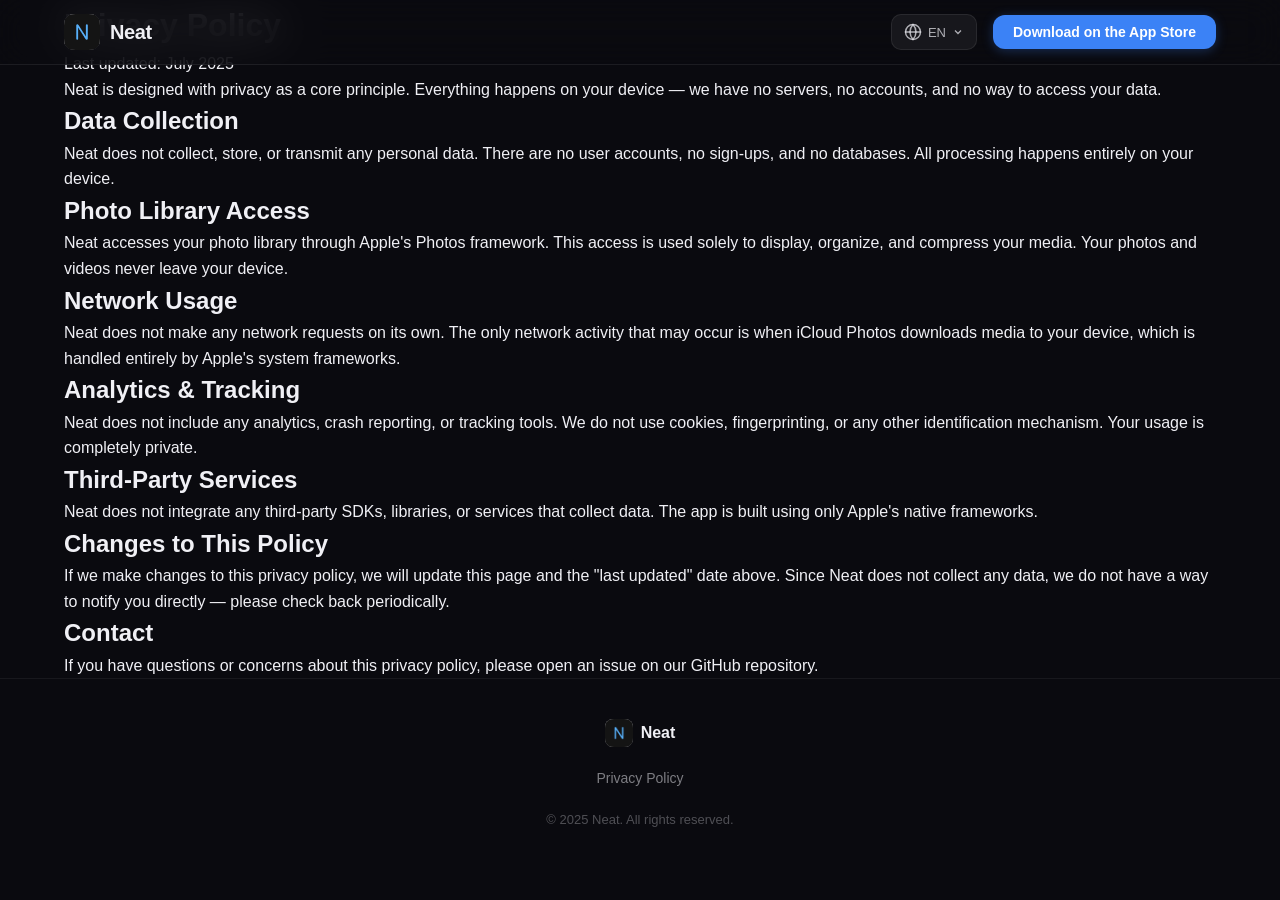
==== privacy.html @ 6a93458d "Initial landing page for Neat iOS app - Dark-themed landing page with hero, 4 feature sections, high" ====
<!DOCTYPE html>
<html lang="en" data-theme="dark">
<head>
  <meta charset="UTF-8">
  <meta name="viewport" content="width=device-width, initial-scale=1.0">
  <title>Privacy Policy — Neat</title>
  <meta name="description" content="Privacy policy for Neat, the iOS app for organizing and compressing your media library.">
  <meta name="theme-color" content="#0a0a0f">
  <link rel="icon" type="image/png" href="images/favicon.png">
  <link rel="apple-touch-icon" href="images/app-icon.png">

  <!-- Open Graph -->
  <meta property="og:title" content="Privacy Policy — Neat">
  <meta property="og:description" content="Privacy policy for Neat, the iOS app for organizing and compressing your media library.">
  <meta property="og:type" content="website">
  <meta property="og:image" content="images/og-image.png">

  <link rel="stylesheet" href="css/style.css">
</head>
<body>

  <!-- Navigation -->
  <nav class="nav" id="nav">
    <div class="nav__container">
      <a href="/" class="nav__brand">
        <img src="images/app-icon.png" alt="Neat app icon" class="nav__icon" width="40" height="40">
        <span class="nav__wordmark">Neat</span>
      </a>
      <div class="nav__actions">
        <div class="lang-selector" id="lang-selector">
          <button class="lang-selector__btn" id="lang-btn" aria-label="Change language" aria-expanded="false">
            <svg width="18" height="18" viewBox="0 0 24 24" fill="none" stroke="currentColor" stroke-width="2" stroke-linecap="round" stroke-linejoin="round"><circle cx="12" cy="12" r="10"/><path d="M2 12h20"/><path d="M12 2a15.3 15.3 0 0 1 4 10 15.3 15.3 0 0 1-4 10 15.3 15.3 0 0 1-4-10A15.3 15.3 0 0 1 12 2z"/></svg>
            <span id="lang-label">EN</span>
            <svg class="lang-selector__chevron" width="12" height="12" viewBox="0 0 24 24" fill="none" stroke="currentColor" stroke-width="2.5"><path d="M6 9l6 6 6-6"/></svg>
          </button>
          <div class="lang-selector__dropdown" id="lang-dropdown" role="listbox" aria-label="Select language"></div>
        </div>
        <a href="#" class="btn btn--primary nav__cta" id="app-store-link" data-i18n="cta.download">Download on the App Store</a>
      </div>
      <button class="nav__hamburger" id="nav-hamburger" aria-label="Toggle menu" aria-expanded="false">
        <span></span><span></span><span></span>
      </button>
    </div>
    <!-- Mobile menu -->
    <div class="nav__mobile-menu" id="mobile-menu">
      <a href="#" class="btn btn--primary" id="app-store-link-mobile" data-i18n="cta.download">Download on the App Store</a>
    </div>
  </nav>

  <!-- Privacy Policy -->
  <main class="privacy">
    <div class="container">
      <header class="privacy__header">
        <h1 data-i18n="privacy.title">Privacy Policy</h1>
        <p class="privacy__updated" data-i18n="privacy.lastUpdated">Last updated: July 2025</p>
        <p class="privacy__intro" data-i18n="privacy.intro">Neat is designed with privacy as a core principle. Everything happens on your device — we have no servers, no accounts, and no way to access your data.</p>
      </header>

      <section class="privacy__section">
        <h2 data-i18n="privacy.section1.title">Data Collection</h2>
        <p data-i18n="privacy.section1.content">Neat does not collect, store, or transmit any personal data. There are no user accounts, no sign-ups, and no databases. All processing happens entirely on your device.</p>
      </section>

      <section class="privacy__section">
        <h2 data-i18n="privacy.section2.title">Photo Library Access</h2>
        <p data-i18n="privacy.section2.content">Neat accesses your photo library through Apple's Photos framework. This access is used solely to display, organize, and compress your media. Your photos and videos never leave your device.</p>
      </section>

      <section class="privacy__section">
        <h2 data-i18n="privacy.section3.title">Network Usage</h2>
        <p data-i18n="privacy.section3.content">Neat does not make any network requests on its own. The only network activity that may occur is when iCloud Photos downloads media to your device, which is handled entirely by Apple's system frameworks.</p>
      </section>

      <section class="privacy__section">
        <h2 data-i18n="privacy.section4.title">Analytics &amp; Tracking</h2>
        <p data-i18n="privacy.section4.content">Neat does not include any analytics, crash reporting, or tracking tools. We do not use cookies, fingerprinting, or any other identification mechanism. Your usage is completely private.</p>
      </section>

      <section class="privacy__section">
        <h2 data-i18n="privacy.section5.title">Third-Party Services</h2>
        <p data-i18n="privacy.section5.content">Neat does not integrate any third-party SDKs, libraries, or services that collect data. The app is built using only Apple's native frameworks.</p>
      </section>

      <section class="privacy__section">
        <h2 data-i18n="privacy.section6.title">Changes to This Policy</h2>
        <p data-i18n="privacy.section6.content">If we make changes to this privacy policy, we will update this page and the "last updated" date above. Since Neat does not collect any data, we do not have a way to notify you directly — please check back periodically.</p>
      </section>

      <section class="privacy__section">
        <h2 data-i18n="privacy.section7.title">Contact</h2>
        <p data-i18n="privacy.section7.content">If you have questions or concerns about this privacy policy, please open an issue on our GitHub repository.</p>
      </section>
    </div>
  </main>

  <!-- Footer -->
  <footer class="footer">
    <div class="container">
      <div class="footer__content">
        <div class="footer__brand">
          <img src="images/app-icon.png" alt="Neat" class="footer__icon" width="32" height="32">
          <span class="footer__wordmark">Neat</span>
        </div>
        <div class="footer__links">
          <a href="privacy.html" data-i18n="footer.privacy">Privacy Policy</a>
        </div>
        <p class="footer__copyright" data-i18n="footer.copyright">© 2025 Neat. All rights reserved.</p>
      </div>
    </div>
  </footer>

  <script src="js/i18n.js"></script>
  <script src="js/main.js"></script>
</body>
</html>
---- css/style.css ----
/* ==========================================================================
   Neat — Landing Page Stylesheet
   Dark theme · Mobile-first · Production-ready
   ========================================================================== */

/* ---------- Reset & Base ---------- */
*,
*::before,
*::after {
  margin: 0;
  padding: 0;
  box-sizing: border-box;
}

html {
  scroll-behavior: smooth;
  -webkit-text-size-adjust: 100%;
}

body {
  font-family: -apple-system, BlinkMacSystemFont, 'SF Pro Display', 'SF Pro Text',
    'Helvetica Neue', Helvetica, Arial, system-ui, sans-serif;
  font-size: 16px;
  line-height: 1.6;
  color: #f0f0f5;
  background-color: #0a0a0f;
  -webkit-font-smoothing: antialiased;
  -moz-osx-font-smoothing: grayscale;
  overflow-x: hidden;
}

img {
  display: block;
  max-width: 100%;
  height: auto;
}

a {
  color: #3b82f6;
  text-decoration: none;
  transition: color 0.2s ease;
}

a:hover {
  color: #60a5fa;
}

ul {
  list-style: none;
}

/* ---------- Utility ---------- */
.container {
  width: 100%;
  max-width: 1200px;
  margin: 0 auto;
  padding: 0 24px;
}

/* ---------- Buttons ---------- */
.btn {
  display: inline-flex;
  align-items: center;
  justify-content: center;
  gap: 8px;
  padding: 12px 24px;
  font-size: 0.9375rem;
  font-weight: 600;
  line-height: 1;
  border: none;
  border-radius: 12px;
  cursor: pointer;
  transition: all 0.25s ease;
  white-space: nowrap;
  text-decoration: none;
  font-family: inherit;
}

.btn--primary {
  background: #3b82f6;
  color: #fff;
  box-shadow: 0 2px 12px rgba(59, 130, 246, 0.3);
}

.btn--primary:hover {
  background: #2563eb;
  color: #fff;
  box-shadow: 0 4px 20px rgba(59, 130, 246, 0.45);
  transform: translateY(-1px);
}

.btn--primary:active {
  transform: translateY(0);
  box-shadow: 0 1px 6px rgba(59, 130, 246, 0.25);
}

.btn--ghost {
  background: transparent;
  color: #f0f0f5;
  border: 1px solid rgba(255, 255, 255, 0.15);
}

.btn--ghost:hover {
  background: rgba(255, 255, 255, 0.06);
  color: #fff;
  border-color: rgba(255, 255, 255, 0.25);
}

.btn--lg {
  padding: 16px 32px;
  font-size: 1rem;
  border-radius: 14px;
}

/* ---------- Navigation ---------- */
.nav {
  position: fixed;
  top: 0;
  left: 0;
  right: 0;
  z-index: 1000;
  background: rgba(10, 10, 15, 0.8);
  backdrop-filter: blur(20px);
  -webkit-backdrop-filter: blur(20px);
  border-bottom: 1px solid rgba(255, 255, 255, 0.08);
}

.nav__container {
  display: flex;
  align-items: center;
  justify-content: space-between;
  max-width: 1200px;
  margin: 0 auto;
  padding: 0 24px;
  height: 64px;
}

.nav__brand {
  display: flex;
  align-items: center;
  gap: 10px;
  text-decoration: none;
  color: #f0f0f5;
  flex-shrink: 0;
}

.nav__icon {
  width: 36px;
  height: 36px;
  border-radius: 10px;
}

.nav__wordmark {
  font-size: 1.25rem;
  font-weight: 700;
  letter-spacing: -0.02em;
}

.nav__actions {
  display: none;
  align-items: center;
  gap: 16px;
}

.nav__cta {
  padding: 10px 20px;
  font-size: 0.875rem;
}

/* Hamburger */
.nav__hamburger {
  display: flex;
  flex-direction: column;
  justify-content: center;
  gap: 5px;
  width: 36px;
  height: 36px;
  background: none;
  border: none;
  cursor: pointer;
  padding: 6px;
}

.nav__hamburger span {
  display: block;
  width: 100%;
  height: 2px;
  background: #f0f0f5;
  border-radius: 2px;
  transition: all 0.3s ease;
  transform-origin: center;
}

.nav__hamburger[aria-expanded="true"] span:nth-child(1) {
  transform: translateY(7px) rotate(45deg);
}

.nav__hamburger[aria-expanded="true"] span:nth-child(2) {
  opacity: 0;
}

.nav__hamburger[aria-expanded="true"] span:nth-child(3) {
  transform: translateY(-7px) rotate(-45deg);
}

/* Mobile menu */
.nav__mobile-menu {
  display: none;
  flex-direction: column;
  align-items: center;
  gap: 16px;
  padding: 24px;
  border-top: 1px solid rgba(255, 255, 255, 0.08);
  background: rgba(10, 10, 15, 0.95);
  backdrop-filter: blur(20px);
  -webkit-backdrop-filter: blur(20px);
}

.nav__mobile-menu.is-open {
  display: flex;
}

.nav__mobile-menu .btn {
  width: 100%;
  justify-content: center;
}

/* ---------- Language Selector ---------- */
.lang-selector {
  position: relative;
}

.lang-selector__btn {
  display: inline-flex;
  align-items: center;
  gap: 6px;
  padding: 8px 12px;
  font-size: 0.8125rem;
  font-weight: 500;
  font-family: inherit;
  color: rgba(240, 240, 245, 0.7);
  background: rgba(255, 255, 255, 0.06);
  border: 1px solid rgba(255, 255, 255, 0.08);
  border-radius: 10px;
  cursor: pointer;
  transition: all 0.2s ease;
  white-space: nowrap;
}

.lang-selector__btn:hover {
  color: #f0f0f5;
  background: rgba(255, 255, 255, 0.1);
  border-color: rgba(255, 255, 255, 0.15);
}

.lang-selector__btn svg {
  flex-shrink: 0;
}

.lang-selector__chevron {
  transition: transform 0.2s ease;
}

.lang-selector__btn[aria-expanded="true"] .lang-selector__chevron {
  transform: rotate(180deg);
}

.lang-selector__dropdown {
  display: none;
  position: absolute;
  top: calc(100% + 8px);
  right: 0;
  min-width: 160px;
  max-height: 320px;
  overflow-y: auto;
  background: #1a1a2e;
  border: 1px solid rgba(255, 255, 255, 0.1);
  border-radius: 12px;
  padding: 6px;
  box-shadow: 0 8px 32px rgba(0, 0, 0, 0.5);
  z-index: 100;
}

.lang-selector__dropdown.is-open {
  display: block;
}

.lang-selector__dropdown [role="option"] {
  display: block;
  width: 100%;
  padding: 10px 14px;
  font-size: 0.875rem;
  color: rgba(240, 240, 245, 0.75);
  background: none;
  border: none;
  border-radius: 8px;
  cursor: pointer;
  text-align: left;
  transition: all 0.15s ease;
  font-family: inherit;
}

.lang-selector__dropdown [role="option"]:hover {
  color: #f0f0f5;
  background: rgba(255, 255, 255, 0.08);
}

.lang-selector__dropdown [role="option"][aria-selected="true"] {
  color: #3b82f6;
  font-weight: 600;
}

/* Dropdown scrollbar */
.lang-selector__dropdown::-webkit-scrollbar {
  width: 6px;
}

.lang-selector__dropdown::-webkit-scrollbar-track {
  background: transparent;
}

.lang-selector__dropdown::-webkit-scrollbar-thumb {
  background: rgba(255, 255, 255, 0.12);
  border-radius: 3px;
}

/* ---------- Hero ---------- */
.hero {
  display: flex;
  align-items: center;
  min-height: 100vh;
  min-height: 100dvh;
  padding-top: 64px;
}

.hero__content {
  display: grid;
  grid-template-columns: 1fr;
  gap: 48px;
  align-items: center;
  padding: 60px 0 40px;
}

.hero__text {
  text-align: center;
}

.hero__title {
  font-size: clamp(2.25rem, 6vw, 3.75rem);
  font-weight: 800;
  line-height: 1.1;
  letter-spacing: -0.03em;
  margin-bottom: 20px;
  background: linear-gradient(135deg, #f0f0f5 0%, rgba(240, 240, 245, 0.7) 100%);
  -webkit-background-clip: text;
  background-clip: text;
  -webkit-text-fill-color: transparent;
}

.hero__subtitle {
  font-size: clamp(1rem, 2.5vw, 1.25rem);
  line-height: 1.65;
  color: rgba(240, 240, 245, 0.6);
  max-width: 520px;
  margin: 0 auto 32px;
}

.hero__actions {
  display: flex;
  flex-wrap: wrap;
  gap: 12px;
  justify-content: center;
  margin-bottom: 20px;
}

.hero__note {
  font-size: 0.8125rem;
  color: rgba(240, 240, 245, 0.4);
  letter-spacing: 0.02em;
}

/* Phone mockup */
.hero__visual {
  display: flex;
  justify-content: center;
}

.hero__phone-mockup {
  position: relative;
  width: 260px;
  max-width: 100%;
}

.hero__screenshot-placeholder,
.feature__screenshot-slot {
  position: relative;
  width: 100%;
  aspect-ratio: 9 / 19;
  background: #141420;
  border: 1px solid rgba(255, 255, 255, 0.08);
  border-radius: 32px;
  overflow: hidden;
  display: flex;
  flex-direction: column;
  align-items: center;
  justify-content: center;
  gap: 12px;
}

.hero__screenshot-placeholder::before,
.feature__screenshot-slot::before {
  content: '';
  position: absolute;
  inset: 0;
  border-radius: inherit;
  background: linear-gradient(
    160deg,
    rgba(59, 130, 246, 0.06) 0%,
    transparent 50%,
    rgba(139, 92, 246, 0.04) 100%
  );
  pointer-events: none;
}

.placeholder-icon {
  color: rgba(240, 240, 245, 0.2);
}

.placeholder-text {
  font-size: 0.75rem;
  color: rgba(240, 240, 245, 0.2);
  font-weight: 500;
  letter-spacing: 0.03em;
}

/* ---------- Features ---------- */
.features {
  padding: 40px 0;
}

.feature {
  padding: 80px 0;
}

.feature__grid {
  display: grid;
  grid-template-columns: 1fr;
  gap: 48px;
  align-items: center;
}

.feature__visual {
  display: flex;
  justify-content: center;
}

.feature__screenshot-slot {
  width: 240px;
  max-width: 100%;
}

.feature__content {
  text-align: center;
}

.feature__icon {
  display: inline-flex;
  align-items: center;
  justify-content: center;
  width: 56px;
  height: 56px;
  border-radius: 16px;
  margin-bottom: 20px;
}

.feature__icon--blue {
  background: rgba(59, 130, 246, 0.12);
  color: #3b82f6;
}

.feature__icon--orange {
  background: rgba(245, 158, 11, 0.12);
  color: #f59e0b;
}

.feature__icon--purple {
  background: rgba(139, 92, 246, 0.12);
  color: #8b5cf6;
}

.feature__icon--green {
  background: rgba(34, 197, 94, 0.12);
  color: #22c55e;
}

.feature__title {
  font-size: clamp(1.5rem, 3.5vw, 2.25rem);
  font-weight: 750;
  letter-spacing: -0.025em;
  line-height: 1.15;
  margin-bottom: 16px;
}

.feature__description {
  font-size: 1.0625rem;
  line-height: 1.7;
  color: rgba(240, 240, 245, 0.6);
  margin-bottom: 28px;
  max-width: 480px;
  margin-left: auto;
  margin-right: auto;
}

.feature__list {
  display: flex;
  flex-direction: column;
  gap: 14px;
  text-align: left;
  max-width: 420px;
  margin: 0 auto;
}

.feature__list li {
  position: relative;
  padding-left: 30px;
  font-size: 0.9375rem;
  line-height: 1.5;
  color: rgba(240, 240, 245, 0.75);
}

.feature__list li::before {
  content: '';
  position: absolute;
  left: 0;
  top: 3px;
  width: 18px;
  height: 18px;
  border-radius: 50%;
  background: rgba(59, 130, 246, 0.12);
  background-image: url("data:image/svg+xml,%3Csvg width='12' height='12' viewBox='0 0 24 24' fill='none' stroke='%233b82f6' stroke-width='3' stroke-linecap='round' stroke-linejoin='round' xmlns='http://www.w3.org/2000/svg'%3E%3Cpolyline points='20 6 9 17 4 12'/%3E%3C/svg%3E");
  background-repeat: no-repeat;
  background-position: center;
  background-size: 11px;
}

/* ---------- Highlights ---------- */
.highlights {
  padding: 100px 0;
}

.highlights__title {
  text-align: center;
  font-size: clamp(1.75rem, 4vw, 2.5rem);
  font-weight: 750;
  letter-spacing: -0.025em;
  margin-bottom: 56px;
}

.highlights__grid {
  display: grid;
  grid-template-columns: 1fr;
  gap: 20px;
}

.highlight-card {
  padding: 32px 28px;
  background: #141420;
  border: 1px solid rgba(255, 255, 255, 0.08);
  border-radius: 20px;
  transition: transform 0.3s ease, box-shadow 0.3s ease, border-color 0.3s ease;
}

.highlight-card:hover {
  transform: translateY(-4px);
  box-shadow: 0 12px 40px rgba(0, 0, 0, 0.35);
  border-color: rgba(255, 255, 255, 0.12);
}

.highlight-card__icon {
  display: flex;
  align-items: center;
  justify-content: center;
  width: 48px;
  height: 48px;
  border-radius: 14px;
  background: rgba(59, 130, 246, 0.1);
  color: #3b82f6;
  margin-bottom: 20px;
}

.highlight-card h3 {
  font-size: 1.125rem;
  font-weight: 650;
  margin-bottom: 10px;
  letter-spacing: -0.01em;
}

.highlight-card p {
  font-size: 0.9375rem;
  line-height: 1.65;
  color: rgba(240, 240, 245, 0.55);
}

/* ---------- CTA Banner ---------- */
.cta-banner {
  padding: 100px 0;
  position: relative;
  overflow: hidden;
}

.cta-banner::before {
  content: '';
  position: absolute;
  inset: 0;
  background: radial-gradient(
    ellipse 70% 50% at 50% 50%,
    rgba(59, 130, 246, 0.08) 0%,
    transparent 70%
  );
  pointer-events: none;
}

.cta-banner__content {
  position: relative;
  text-align: center;
  max-width: 560px;
  margin: 0 auto;
  padding: 56px 32px;
  background: #141420;
  border: 1px solid rgba(255, 255, 255, 0.08);
  border-radius: 28px;
}

.cta-banner__content::before {
  content: '';
  position: absolute;
  inset: -1px;
  border-radius: inherit;
  background: linear-gradient(
    135deg,
    rgba(59, 130, 246, 0.15) 0%,
    transparent 50%,
    rgba(139, 92, 246, 0.1) 100%
  );
  z-index: -1;
  mask: linear-gradient(#fff 0 0) content-box, linear-gradient(#fff 0 0);
  -webkit-mask: linear-gradient(#fff 0 0) content-box, linear-gradient(#fff 0 0);
  mask-composite: exclude;
  -webkit-mask-composite: xor;
  padding: 1px;
}

.cta-banner__content h2 {
  font-size: clamp(1.5rem, 3.5vw, 2rem);
  font-weight: 750;
  letter-spacing: -0.025em;
  margin-bottom: 14px;
}

.cta-banner__content p {
  font-size: 1.0625rem;
  line-height: 1.65;
  color: rgba(240, 240, 245, 0.55);
  margin-bottom: 32px;
}

/* ---------- Footer ---------- */
.footer {
  padding: 40px 0;
  border-top: 1px solid rgba(255, 255, 255, 0.06);
}

.footer__content {
  display: flex;
  flex-direction: column;
  align-items: center;
  gap: 20px;
  text-align: center;
}

.footer__brand {
  display: flex;
  align-items: center;
  gap: 8px;
}

.footer__icon {
  width: 28px;
  height: 28px;
  border-radius: 8px;
}

.footer__wordmark {
  font-size: 1rem;
  font-weight: 700;
  color: #f0f0f5;
}

.footer__links {
  display: flex;
  gap: 24px;
}

.footer__links a {
  font-size: 0.875rem;
  color: rgba(240, 240, 245, 0.5);
  transition: color 0.2s ease;
}

.footer__links a:hover {
  color: #f0f0f5;
}

.footer__copyright {
  font-size: 0.8125rem;
  color: rgba(240, 240, 245, 0.3);
}

/* ---------- Animations ---------- */
.fade-in {
  opacity: 0;
  transform: translateY(20px);
  transition: opacity 0.7s ease, transform 0.7s ease;
}

.fade-in--visible {
  opacity: 1;
  transform: translateY(0);
}

@media (prefers-reduced-motion: reduce) {
  html {
    scroll-behavior: auto;
  }

  .fade-in {
    opacity: 1;
    transform: none;
    transition: none;
  }

  .btn,
  .highlight-card,
  .lang-selector__btn,
  .lang-selector__chevron,
  .nav__hamburger span {
    transition: none;
  }
}

/* ==========================================================================
   Responsive — Tablet  (≥ 768px)
   ========================================================================== */
@media (min-width: 768px) {
  .hero__content {
    grid-template-columns: 1fr 1fr;
    gap: 40px;
    padding: 80px 0 60px;
  }

  .hero__text {
    text-align: left;
  }

  .hero__subtitle {
    margin-left: 0;
  }

  .hero__actions {
    justify-content: flex-start;
  }

  .hero__phone-mockup {
    width: 240px;
  }

  /* Features */
  .feature__grid {
    grid-template-columns: 1fr 1fr;
    gap: 56px;
  }

  .feature__content {
    text-align: left;
  }

  .feature__description {
    margin-left: 0;
    margin-right: 0;
  }

  .feature__list {
    margin: 0;
  }

  .feature--reverse .feature__grid {
    direction: rtl;
  }

  .feature--reverse .feature__grid > * {
    direction: ltr;
  }

  /* Highlights */
  .highlights__grid {
    grid-template-columns: repeat(3, 1fr);
    gap: 20px;
  }
}

/* ==========================================================================
   Responsive — Desktop  (≥ 1024px)
   ========================================================================== */
@media (min-width: 1024px) {
  .nav__actions {
    display: flex;
  }

  .nav__hamburger {
    display: none;
  }

  .nav__mobile-menu {
    display: none !important;
  }

  /* Hero */
  .hero__content {
    gap: 64px;
    padding: 0;
  }

  .hero__phone-mockup {
    width: 280px;
  }

  /* Features */
  .feature {
    padding: 100px 0;
  }

  .feature__grid {
    gap: 80px;
  }

  .feature__screenshot-slot {
    width: 260px;
  }
}
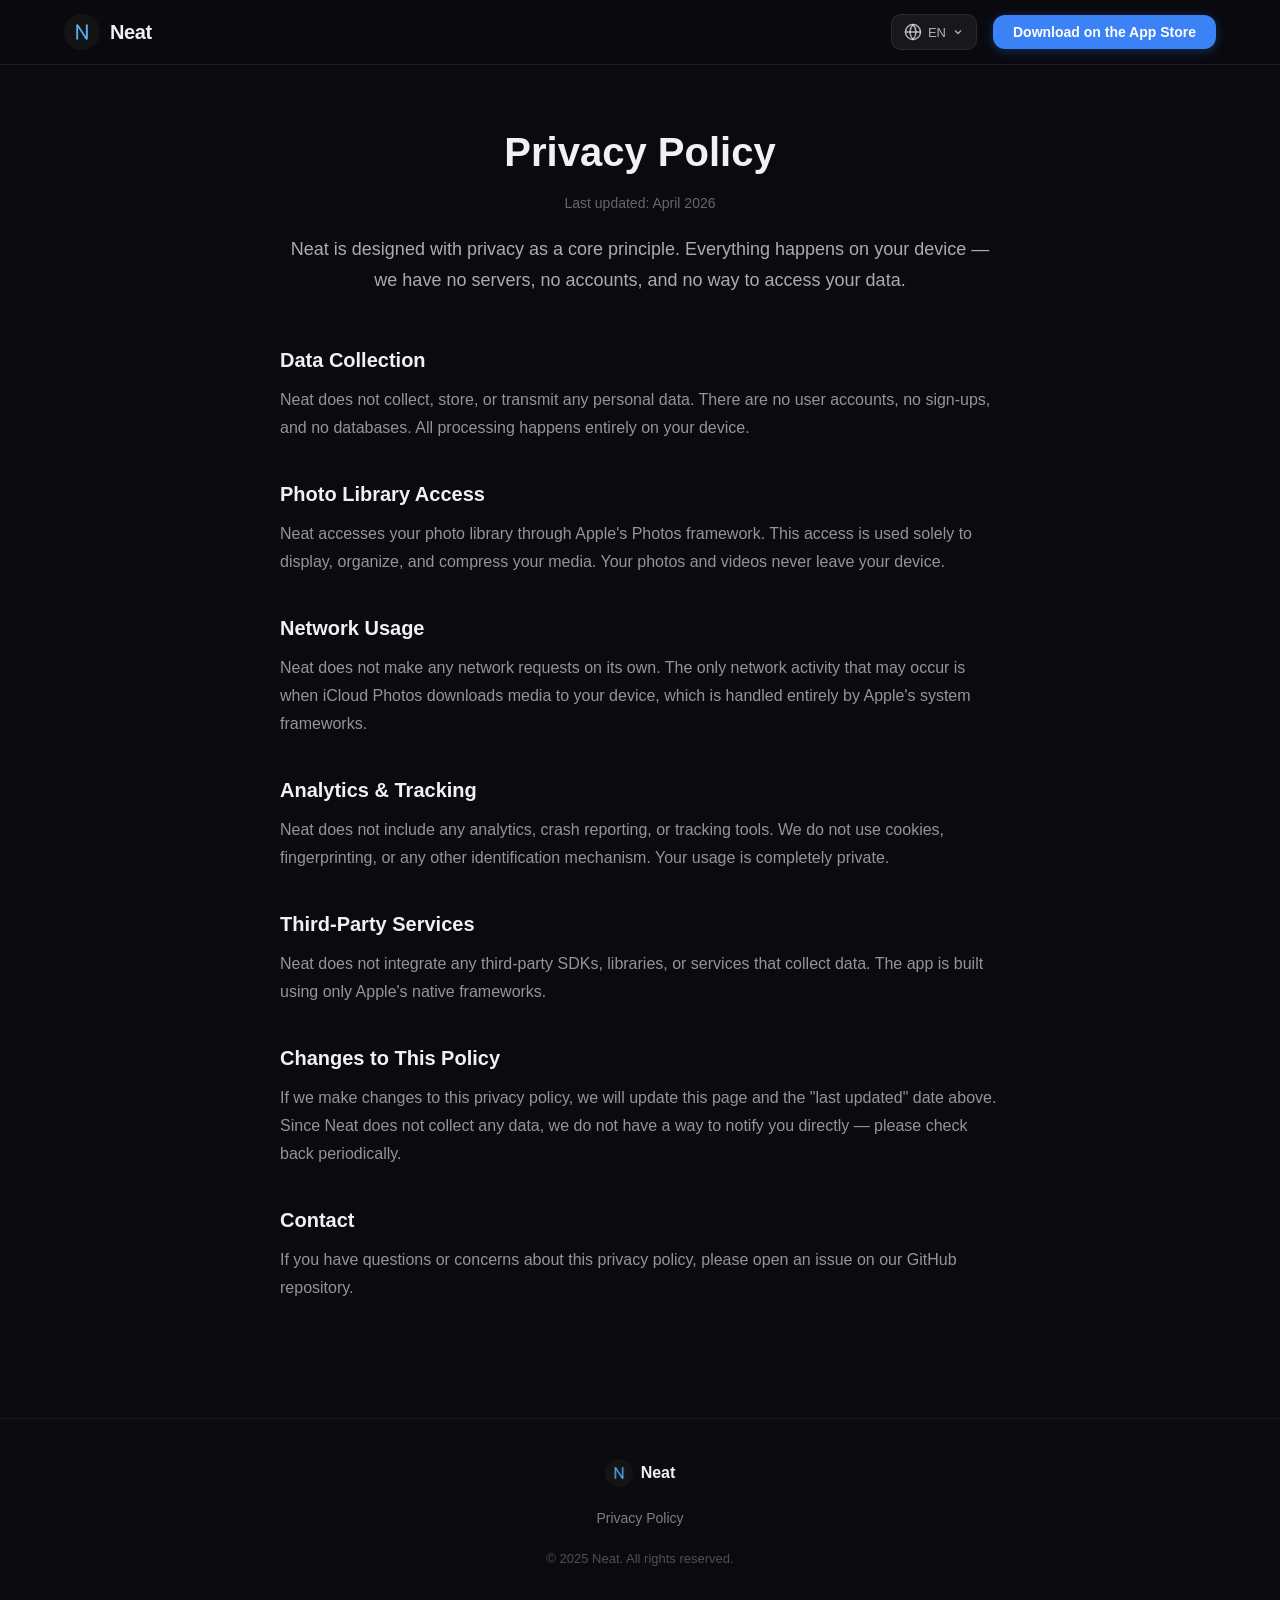
==== commit de13a14e: "Update last updated date in privacy policy to April 2026" ====
--- a/privacy.html
+++ b/privacy.html
@@ -52,7 +52,7 @@
     <div class="container">
       <header class="privacy__header">
         <h1 data-i18n="privacy.title">Privacy Policy</h1>
-        <p class="privacy__updated" data-i18n="privacy.lastUpdated">Last updated: July 2025</p>
+        <p class="privacy__updated" data-i18n="privacy.lastUpdated">Last updated: April 2026</p>
         <p class="privacy__intro" data-i18n="privacy.intro">Neat is designed with privacy as a core principle. Everything happens on your device — we have no servers, no accounts, and no way to access your data.</p>
       </header>
 
--- a/css/style.css
+++ b/css/style.css
@@ -147,7 +147,9 @@
 .nav__icon {
   width: 36px;
   height: 36px;
-  border-radius: 10px;
+  border-radius: 50%;
+  overflow: hidden;
+  display: block;
 }
 
 .nav__wordmark {
@@ -687,7 +689,9 @@
 .footer__icon {
   width: 28px;
   height: 28px;
-  border-radius: 8px;
+  border-radius: 50%;
+  overflow: hidden;
+  display: block;
 }
 
 .footer__wordmark {
@@ -714,6 +718,56 @@
 .footer__copyright {
   font-size: 0.8125rem;
   color: rgba(240, 240, 245, 0.3);
+}
+
+/* ---------- Privacy Page ---------- */
+.privacy {
+  padding-top: 120px;
+  padding-bottom: 80px;
+  min-height: calc(100vh - 120px);
+}
+
+.privacy__header {
+  max-width: 720px;
+  margin: 0 auto 48px;
+  text-align: center;
+}
+
+.privacy__header h1 {
+  font-size: 2.5rem;
+  font-weight: 700;
+  color: #f0f0f5;
+  margin-bottom: 8px;
+}
+
+.privacy__updated {
+  font-size: 0.875rem;
+  color: rgba(240, 240, 245, 0.4);
+  margin-bottom: 20px;
+}
+
+.privacy__intro {
+  font-size: 1.125rem;
+  color: rgba(240, 240, 245, 0.7);
+  line-height: 1.7;
+}
+
+.privacy__section {
+  max-width: 720px;
+  margin: 0 auto 36px;
+}
+
+.privacy__section h2 {
+  font-size: 1.25rem;
+  font-weight: 600;
+  color: #f0f0f5;
+  margin-bottom: 10px;
+}
+
+.privacy__section p {
+  font-size: 1rem;
+  color: rgba(240, 240, 245, 0.6);
+  line-height: 1.75;
 }
 
 /* ---------- Animations ---------- */
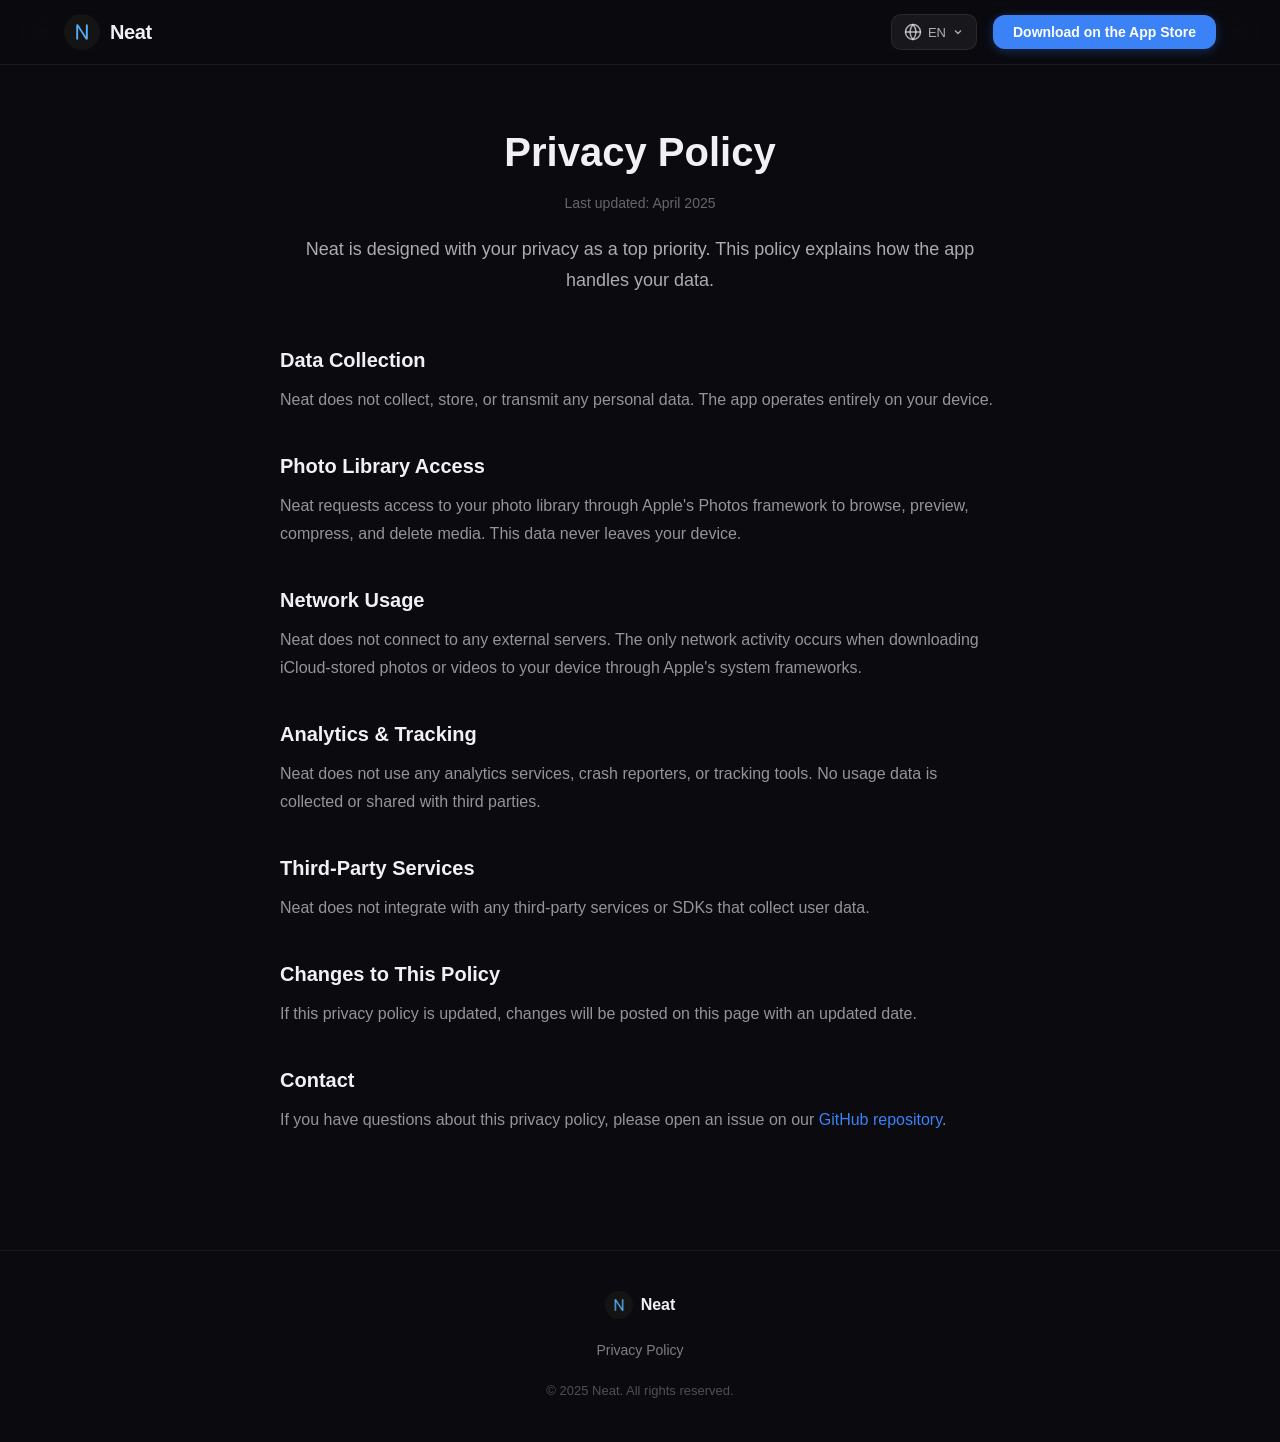
==== commit 59949cfc: "Update privacy policy contact text to include GitHub issue link and enhance HTML handling for transl" ====
--- a/privacy.html
+++ b/privacy.html
@@ -88,7 +88,7 @@
 
       <section class="privacy__section">
         <h2 data-i18n="privacy.section7.title">Contact</h2>
-        <p data-i18n="privacy.section7.content">If you have questions or concerns about this privacy policy, please open an issue on our GitHub repository.</p>
+        <p data-i18n-html="privacy.section7.content">If you have questions about this privacy policy, please open an issue on our <a href="https://github.com/Neat-Media-Library/neat-media-library.github.io/issues">GitHub repository</a>.</p>
       </section>
     </div>
   </main>
--- a/css/style.css
+++ b/css/style.css
@@ -283,7 +283,7 @@
   z-index: 100;
 }
 
-.lang-selector__dropdown.is-open {
+.lang-selector__dropdown.lang-selector__dropdown--open {
   display: block;
 }
 
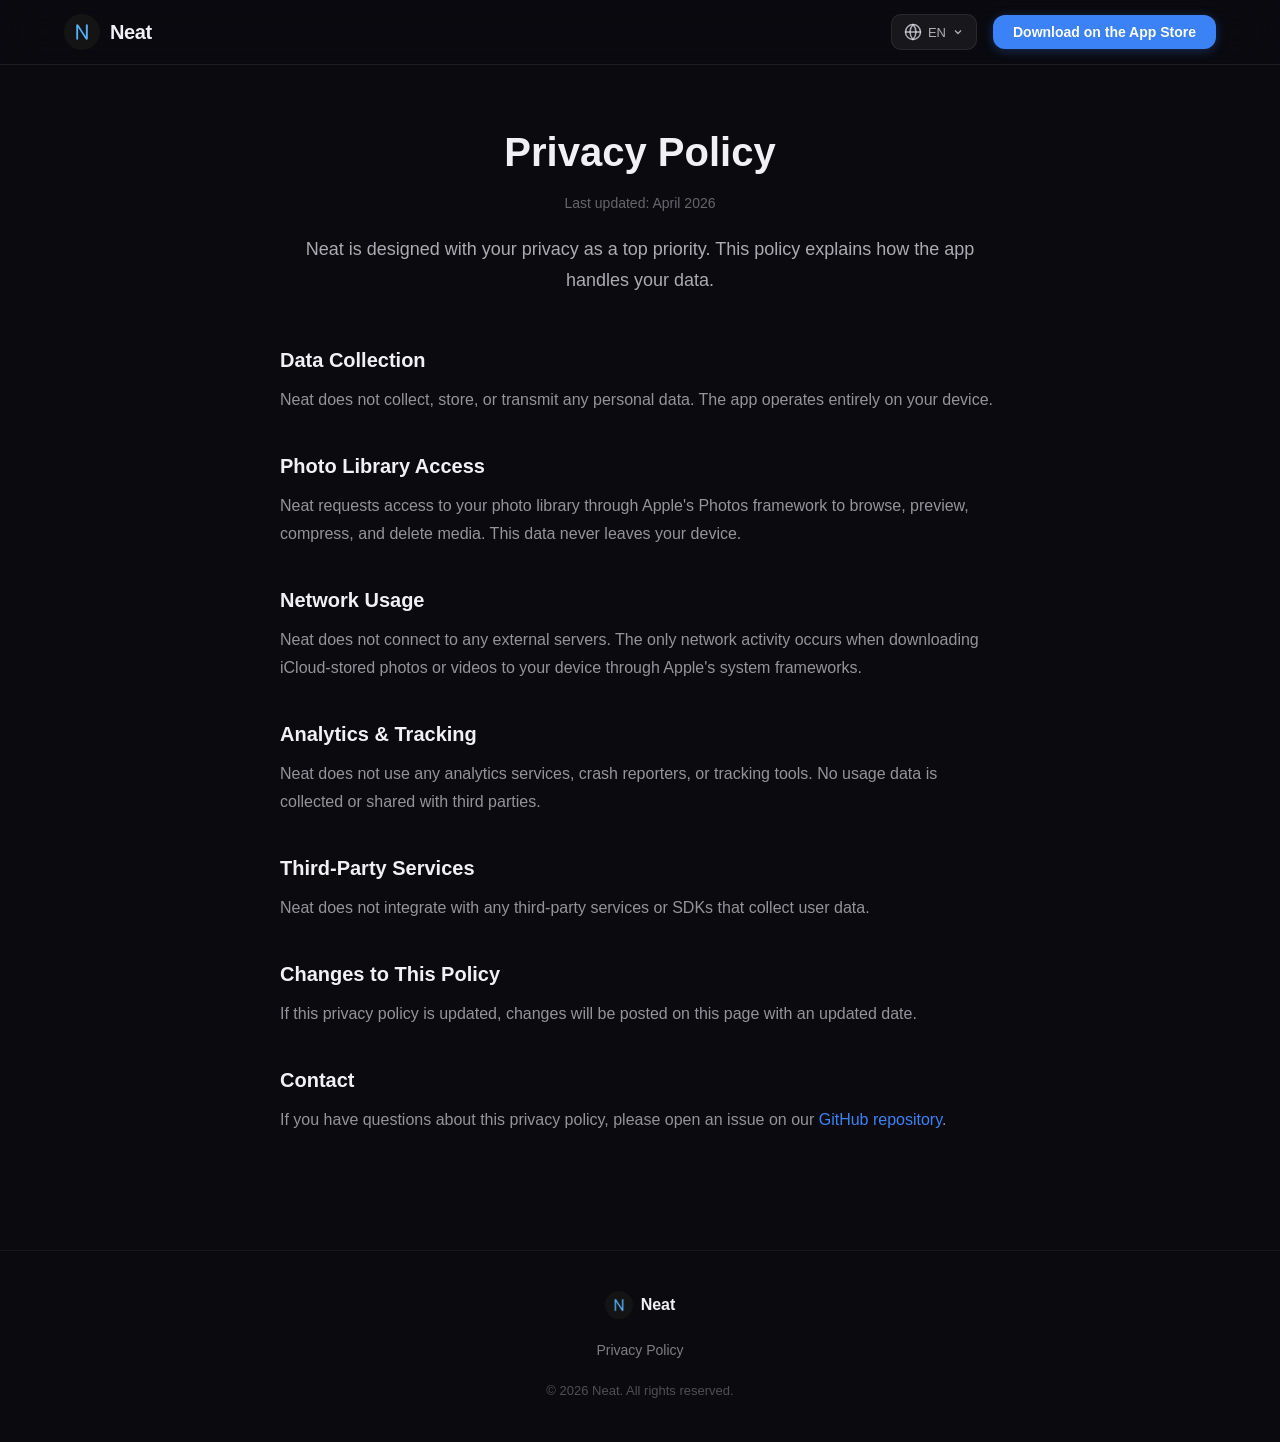
==== commit 3bb30e9e: "Update copyright and last updated dates in privacy policy and localization files to 2026; add hero m" ====
--- a/privacy.html
+++ b/privacy.html
@@ -104,7 +104,7 @@
         <div class="footer__links">
           <a href="privacy.html" data-i18n="footer.privacy">Privacy Policy</a>
         </div>
-        <p class="footer__copyright" data-i18n="footer.copyright">© 2025 Neat. All rights reserved.</p>
+        <p class="footer__copyright" data-i18n="footer.copyright">© 2026 Neat. All rights reserved.</p>
       </div>
     </div>
   </footer>
--- a/css/style.css
+++ b/css/style.css
@@ -393,6 +393,7 @@
   max-width: 100%;
 }
 
+.hero__monogram,
 .hero__screenshot-placeholder,
 .feature__screenshot-slot {
   position: relative;
@@ -407,6 +408,24 @@
   align-items: center;
   justify-content: center;
   gap: 12px;
+}
+
+.hero__monogram {
+  background:
+    radial-gradient(circle at 50% 28%, rgba(255, 255, 255, 0.08), transparent 32%),
+    linear-gradient(180deg, #232327 0%, #17171b 100%);
+  box-shadow:
+    0 28px 60px rgba(0, 0, 0, 0.45),
+    inset 0 1px 0 rgba(255, 255, 255, 0.05);
+}
+
+.hero__monogram::after {
+  content: '';
+  position: absolute;
+  inset: 18px;
+  border-radius: 24px;
+  border: 1px solid rgba(255, 255, 255, 0.04);
+  pointer-events: none;
 }
 
 .hero__screenshot-placeholder::before,
@@ -424,6 +443,20 @@
   pointer-events: none;
 }
 
+.hero__monogram-letter {
+  position: relative;
+  z-index: 1;
+  font-size: clamp(9rem, 22vw, 12.5rem);
+  line-height: 0.8;
+  font-weight: 300;
+  letter-spacing: -0.1em;
+  color: #56a9ff;
+  text-shadow:
+    0 0 18px rgba(86, 169, 255, 0.18),
+    0 10px 36px rgba(33, 110, 196, 0.22);
+  transform: translateX(-0.02em);
+}
+
 .placeholder-icon {
   color: rgba(240, 240, 245, 0.2);
 }
@@ -459,6 +492,13 @@
 .feature__screenshot-slot {
   width: 240px;
   max-width: 100%;
+}
+
+.feature__screenshot-image {
+  width: 100%;
+  height: 100%;
+  object-fit: cover;
+  display: block;
 }
 
 .feature__content {
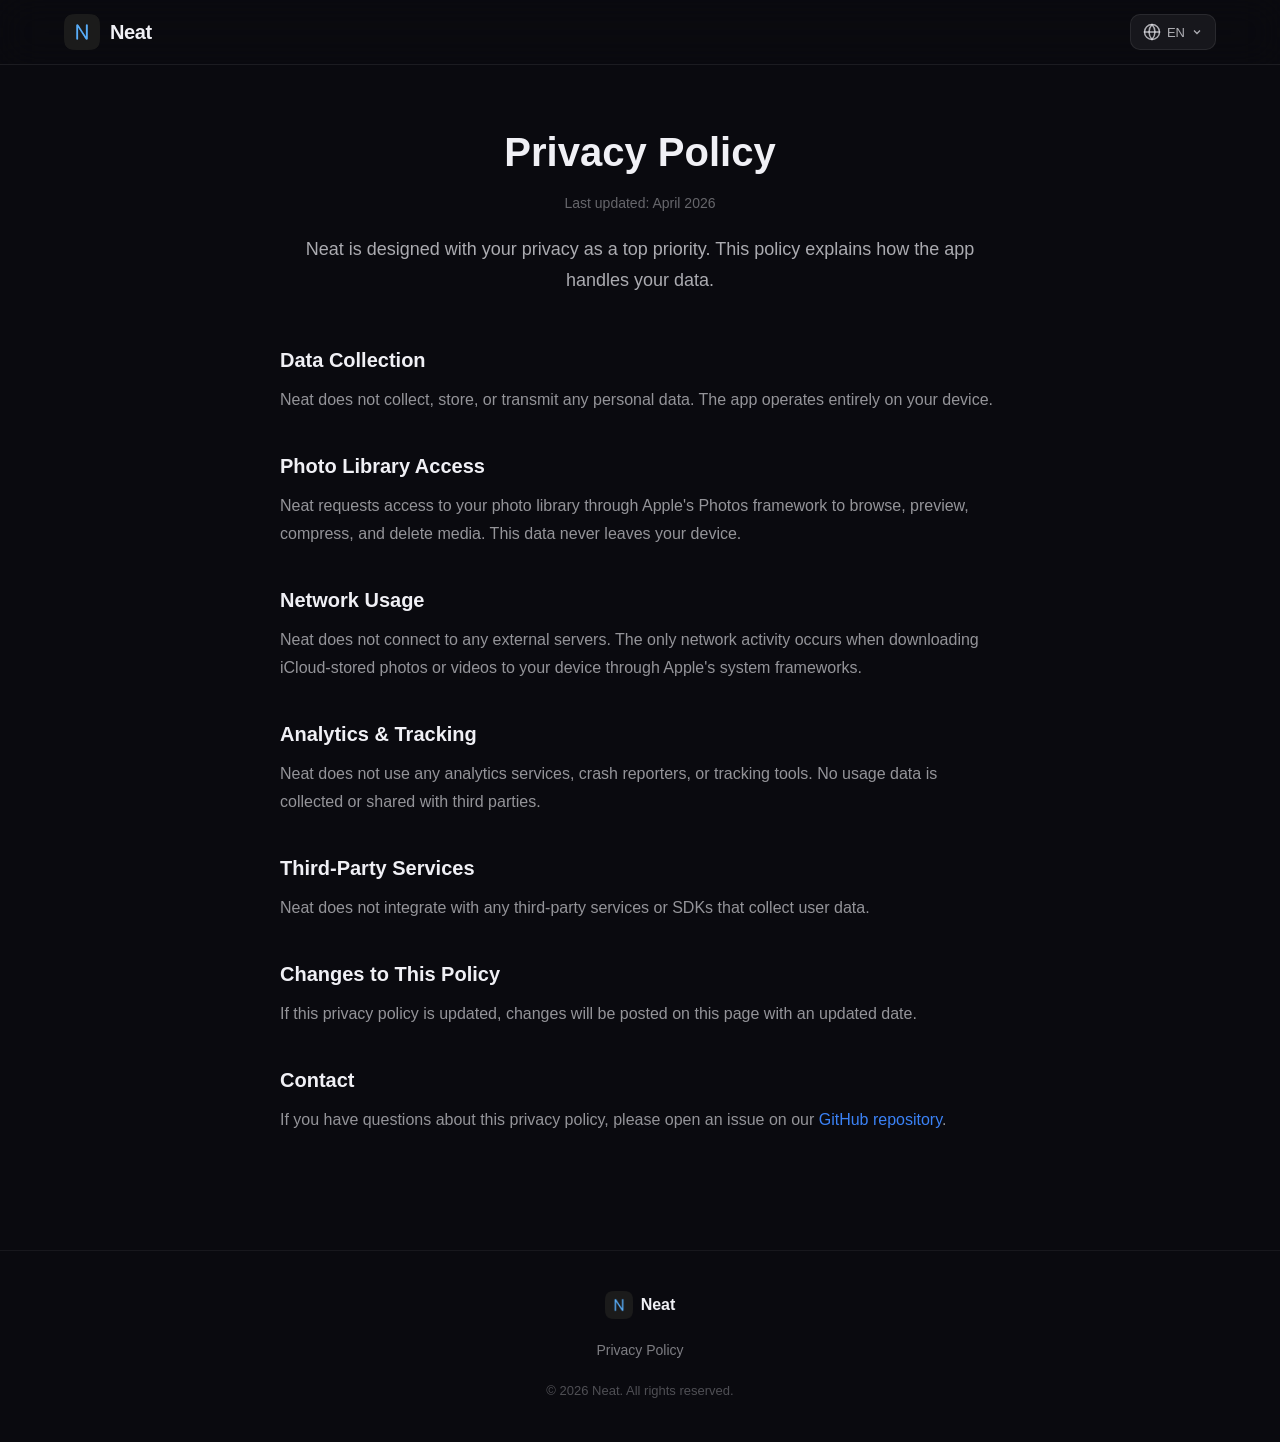
==== commit b3b854e4: "Refactor navigation by removing mobile hamburger menu and updating nav actions display for improved " ====
--- a/privacy.html
+++ b/privacy.html
@@ -35,15 +35,7 @@
           </button>
           <div class="lang-selector__dropdown" id="lang-dropdown" role="listbox" aria-label="Select language"></div>
         </div>
-        <a href="#" class="btn btn--primary nav__cta" id="app-store-link" data-i18n="cta.download">Download on the App Store</a>
       </div>
-      <button class="nav__hamburger" id="nav-hamburger" aria-label="Toggle menu" aria-expanded="false">
-        <span></span><span></span><span></span>
-      </button>
-    </div>
-    <!-- Mobile menu -->
-    <div class="nav__mobile-menu" id="mobile-menu">
-      <a href="#" class="btn btn--primary" id="app-store-link-mobile" data-i18n="cta.download">Download on the App Store</a>
     </div>
   </nav>
 
--- a/css/style.css
+++ b/css/style.css
@@ -147,7 +147,7 @@
 .nav__icon {
   width: 36px;
   height: 36px;
-  border-radius: 50%;
+  border-radius: 22%;
   overflow: hidden;
   display: block;
 }
@@ -159,72 +159,15 @@
 }
 
 .nav__actions {
+  display: flex;
+  align-items: center;
+  gap: 12px;
+}
+
+.nav__cta {
   display: none;
-  align-items: center;
-  gap: 16px;
-}
-
-.nav__cta {
   padding: 10px 20px;
   font-size: 0.875rem;
-}
-
-/* Hamburger */
-.nav__hamburger {
-  display: flex;
-  flex-direction: column;
-  justify-content: center;
-  gap: 5px;
-  width: 36px;
-  height: 36px;
-  background: none;
-  border: none;
-  cursor: pointer;
-  padding: 6px;
-}
-
-.nav__hamburger span {
-  display: block;
-  width: 100%;
-  height: 2px;
-  background: #f0f0f5;
-  border-radius: 2px;
-  transition: all 0.3s ease;
-  transform-origin: center;
-}
-
-.nav__hamburger[aria-expanded="true"] span:nth-child(1) {
-  transform: translateY(7px) rotate(45deg);
-}
-
-.nav__hamburger[aria-expanded="true"] span:nth-child(2) {
-  opacity: 0;
-}
-
-.nav__hamburger[aria-expanded="true"] span:nth-child(3) {
-  transform: translateY(-7px) rotate(-45deg);
-}
-
-/* Mobile menu */
-.nav__mobile-menu {
-  display: none;
-  flex-direction: column;
-  align-items: center;
-  gap: 16px;
-  padding: 24px;
-  border-top: 1px solid rgba(255, 255, 255, 0.08);
-  background: rgba(10, 10, 15, 0.95);
-  backdrop-filter: blur(20px);
-  -webkit-backdrop-filter: blur(20px);
-}
-
-.nav__mobile-menu.is-open {
-  display: flex;
-}
-
-.nav__mobile-menu .btn {
-  width: 100%;
-  justify-content: center;
 }
 
 /* ---------- Language Selector ---------- */
@@ -393,14 +336,13 @@
   max-width: 100%;
 }
 
-.hero__monogram,
+.hero__preview,
 .hero__screenshot-placeholder,
 .feature__screenshot-slot {
   position: relative;
   width: 100%;
   aspect-ratio: 9 / 19;
   background: #141420;
-  border: 1px solid rgba(255, 255, 255, 0.08);
   border-radius: 32px;
   overflow: hidden;
   display: flex;
@@ -410,16 +352,21 @@
   gap: 12px;
 }
 
-.hero__monogram {
+.hero__preview {
+  align-items: stretch;
+  justify-content: flex-start;
+  gap: 0;
+  padding: 22px 18px 20px;
   background:
-    radial-gradient(circle at 50% 28%, rgba(255, 255, 255, 0.08), transparent 32%),
+    radial-gradient(circle at top left, rgba(59, 130, 246, 0.22), transparent 34%),
+    radial-gradient(circle at 85% 14%, rgba(255, 255, 255, 0.08), transparent 20%),
     linear-gradient(180deg, #232327 0%, #17171b 100%);
   box-shadow:
     0 28px 60px rgba(0, 0, 0, 0.45),
     inset 0 1px 0 rgba(255, 255, 255, 0.05);
 }
 
-.hero__monogram::after {
+.hero__preview::after {
   content: '';
   position: absolute;
   inset: 18px;
@@ -428,6 +375,7 @@
   pointer-events: none;
 }
 
+.hero__preview::before,
 .hero__screenshot-placeholder::before,
 .feature__screenshot-slot::before {
   content: '';
@@ -443,18 +391,145 @@
   pointer-events: none;
 }
 
-.hero__monogram-letter {
+.hero__preview-header,
+.hero__preview-mosaic,
+.hero__preview-stats,
+.hero__preview-footer {
   position: relative;
   z-index: 1;
-  font-size: clamp(9rem, 22vw, 12.5rem);
-  line-height: 0.8;
-  font-weight: 300;
-  letter-spacing: -0.1em;
-  color: #56a9ff;
-  text-shadow:
-    0 0 18px rgba(86, 169, 255, 0.18),
-    0 10px 36px rgba(33, 110, 196, 0.22);
-  transform: translateX(-0.02em);
+}
+
+.hero__preview-header {
+  display: flex;
+  flex-direction: column;
+  align-items: flex-start;
+  gap: 16px;
+  padding: 10px 2px 24px;
+}
+
+.hero__preview-icon {
+  width: 72px;
+  height: 72px;
+  border-radius: 21px;
+  box-shadow:
+    0 18px 32px rgba(0, 0, 0, 0.28),
+    0 0 0 1px rgba(255, 255, 255, 0.04);
+}
+
+.hero__preview-copy {
+  display: grid;
+  gap: 6px;
+}
+
+.hero__preview-eyebrow {
+  font-size: 0.72rem;
+  letter-spacing: 0.18em;
+  text-transform: uppercase;
+  color: rgba(86, 169, 255, 0.88);
+}
+
+.hero__preview-title {
+  font-size: 1.45rem;
+  font-weight: 700;
+  line-height: 1.15;
+  letter-spacing: -0.04em;
+  color: #f7f8fb;
+}
+
+.hero__preview-subtitle {
+  font-size: 0.9rem;
+  line-height: 1.5;
+  color: rgba(240, 240, 245, 0.58);
+}
+
+.hero__preview-mosaic {
+  display: grid;
+  grid-template-columns: repeat(2, minmax(0, 1fr));
+  gap: 12px;
+  padding: 0 2px;
+  margin-bottom: 18px;
+}
+
+.hero__preview-tile {
+  min-height: 88px;
+  border-radius: 18px;
+  background:
+    linear-gradient(180deg, rgba(255, 255, 255, 0.12), rgba(255, 255, 255, 0.03)),
+    linear-gradient(135deg, rgba(59, 130, 246, 0.22), rgba(34, 197, 94, 0.08));
+  border: 1px solid rgba(255, 255, 255, 0.07);
+  box-shadow: inset 0 1px 0 rgba(255, 255, 255, 0.04);
+}
+
+.hero__preview-tile--wide {
+  grid-column: span 2;
+  min-height: 72px;
+}
+
+.hero__preview-tile--accent {
+  background:
+    linear-gradient(180deg, rgba(255, 255, 255, 0.12), rgba(255, 255, 255, 0.03)),
+    linear-gradient(135deg, rgba(250, 204, 21, 0.26), rgba(249, 115, 22, 0.14));
+}
+
+.hero__preview-tile--soft {
+  background:
+    linear-gradient(180deg, rgba(255, 255, 255, 0.12), rgba(255, 255, 255, 0.03)),
+    linear-gradient(135deg, rgba(148, 163, 184, 0.18), rgba(59, 130, 246, 0.12));
+}
+
+.hero__preview-tile--muted {
+  background:
+    linear-gradient(180deg, rgba(255, 255, 255, 0.12), rgba(255, 255, 255, 0.03)),
+    linear-gradient(135deg, rgba(30, 41, 59, 0.55), rgba(59, 130, 246, 0.08));
+}
+
+.hero__preview-stats {
+  display: grid;
+  grid-template-columns: repeat(2, minmax(0, 1fr));
+  gap: 12px;
+  padding: 0 2px;
+  margin-bottom: 18px;
+}
+
+.hero__preview-stat {
+  display: grid;
+  gap: 4px;
+  padding: 14px;
+  border-radius: 18px;
+  background: rgba(255, 255, 255, 0.05);
+  border: 1px solid rgba(255, 255, 255, 0.06);
+}
+
+.hero__preview-stat-value {
+  font-size: 1rem;
+  font-weight: 700;
+  letter-spacing: -0.03em;
+  color: #f7f8fb;
+}
+
+.hero__preview-stat-label {
+  font-size: 0.8rem;
+  color: rgba(240, 240, 245, 0.5);
+}
+
+.hero__preview-footer {
+  display: flex;
+  flex-wrap: wrap;
+  gap: 8px;
+  padding: 0 2px;
+}
+
+.hero__preview-pill {
+  display: inline-flex;
+  align-items: center;
+  min-height: 32px;
+  padding: 0 12px;
+  border-radius: 999px;
+  background: rgba(255, 255, 255, 0.06);
+  border: 1px solid rgba(255, 255, 255, 0.08);
+  color: rgba(240, 240, 245, 0.72);
+  font-size: 0.75rem;
+  font-weight: 500;
 }
 
 .placeholder-icon {
@@ -577,7 +652,7 @@
   top: 3px;
   width: 18px;
   height: 18px;
-  border-radius: 50%;
+  border-radius: 22%;
   background: rgba(59, 130, 246, 0.12);
   background-image: url("data:image/svg+xml,%3Csvg width='12' height='12' viewBox='0 0 24 24' fill='none' stroke='%233b82f6' stroke-width='3' stroke-linecap='round' stroke-linejoin='round' xmlns='http://www.w3.org/2000/svg'%3E%3Cpolyline points='20 6 9 17 4 12'/%3E%3C/svg%3E");
   background-repeat: no-repeat;
@@ -729,7 +804,7 @@
 .footer__icon {
   width: 28px;
   height: 28px;
-  border-radius: 50%;
+  border-radius: 22%;
   overflow: hidden;
   display: block;
 }
@@ -836,8 +911,7 @@
   .btn,
   .highlight-card,
   .lang-selector__btn,
-  .lang-selector__chevron,
-  .nav__hamburger span {
+  .lang-selector__chevron {
     transition: none;
   }
 }
@@ -907,15 +981,11 @@
    ========================================================================== */
 @media (min-width: 1024px) {
   .nav__actions {
-    display: flex;
-  }
-
-  .nav__hamburger {
-    display: none;
-  }
-
-  .nav__mobile-menu {
-    display: none !important;
+    gap: 16px;
+  }
+
+  .nav__cta {
+    display: inline-flex;
   }
 
   /* Hero */
